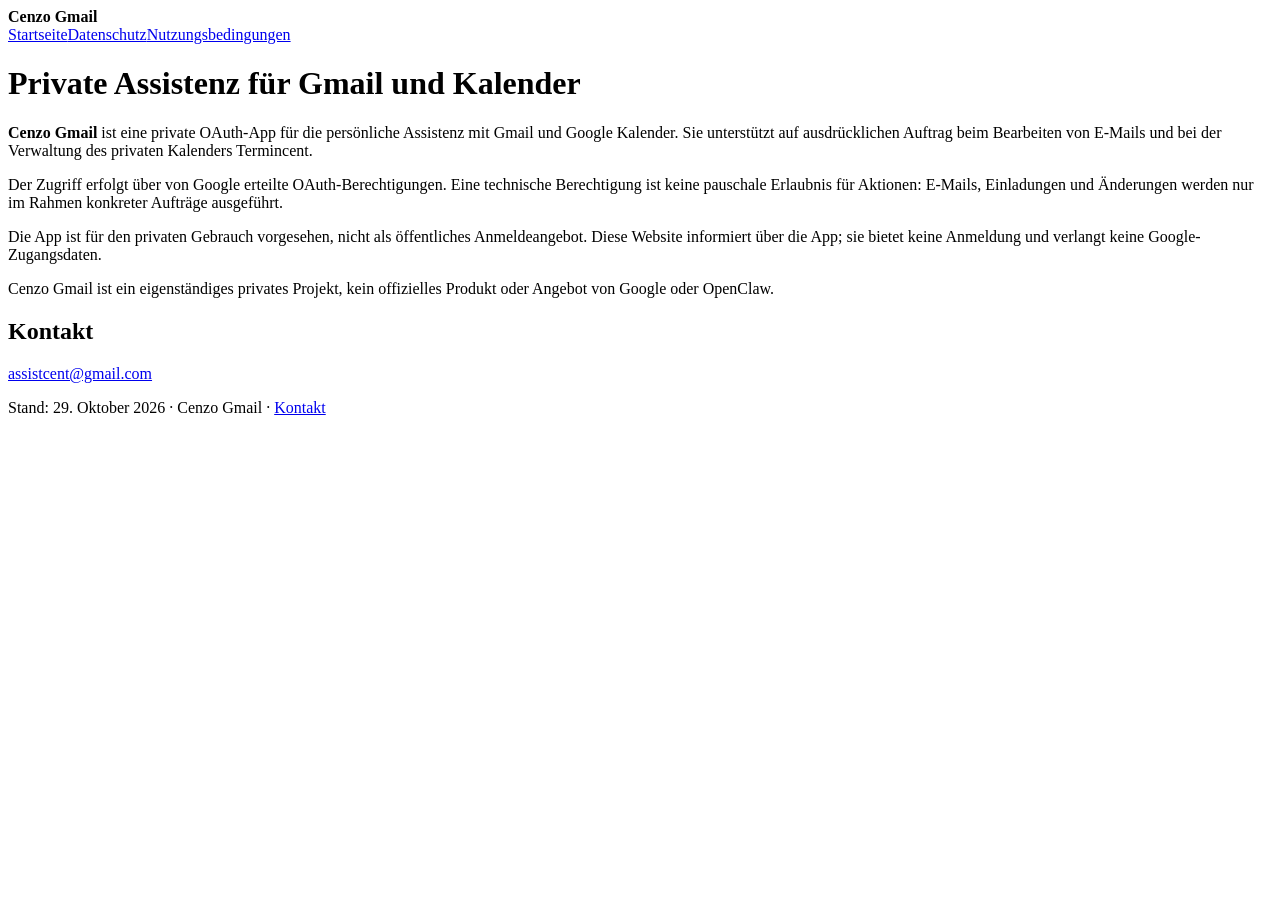
==== index.html @ 515947d3 "Publish reviewed website: index.html" ====
<!doctype html>
<html lang="de"><head><meta charset="utf-8"><meta name="viewport" content="width=device-width,initial-scale=1"><meta name="description" content="Cenzo Gmail – private Assistenz für Gmail und Google Kalender."><title>Private Assistenz für Gmail und Kalender | Cenzo Gmail</title><link rel="stylesheet" href="style.css"></head><body><header><strong>Cenzo Gmail</strong><nav aria-label="Hauptnavigation"><a href="index.html">Startseite</a><a href="datenschutz.html">Datenschutz</a><a href="nutzungsbedingungen.html">Nutzungsbedingungen</a></nav></header><main><h1>Private Assistenz für Gmail und Kalender</h1><p><strong>Cenzo Gmail</strong> ist eine private OAuth-App für die persönliche Assistenz mit Gmail und Google Kalender. Sie unterstützt auf ausdrücklichen Auftrag beim Bearbeiten von E-Mails und bei der Verwaltung des privaten Kalenders Termincent.</p><p>Der Zugriff erfolgt über von Google erteilte OAuth-Berechtigungen. Eine technische Berechtigung ist keine pauschale Erlaubnis für Aktionen: E-Mails, Einladungen und Änderungen werden nur im Rahmen konkreter Aufträge ausgeführt.</p><p>Die App ist für den privaten Gebrauch vorgesehen, nicht als öffentliches Anmeldeangebot. Diese Website informiert über die App; sie bietet keine Anmeldung und verlangt keine Google-Zugangsdaten.</p><p>Cenzo Gmail ist ein eigenständiges privates Projekt, kein offizielles Produkt oder Angebot von Google oder OpenClaw.</p><h2>Kontakt</h2><p><a href="mailto:assistcent@gmail.com">assistcent@gmail.com</a></p></main><footer><p>Stand: 29. Oktober 2026 · Cenzo Gmail · <a href="mailto:assistcent@gmail.com">Kontakt</a></p></footer></body></html>
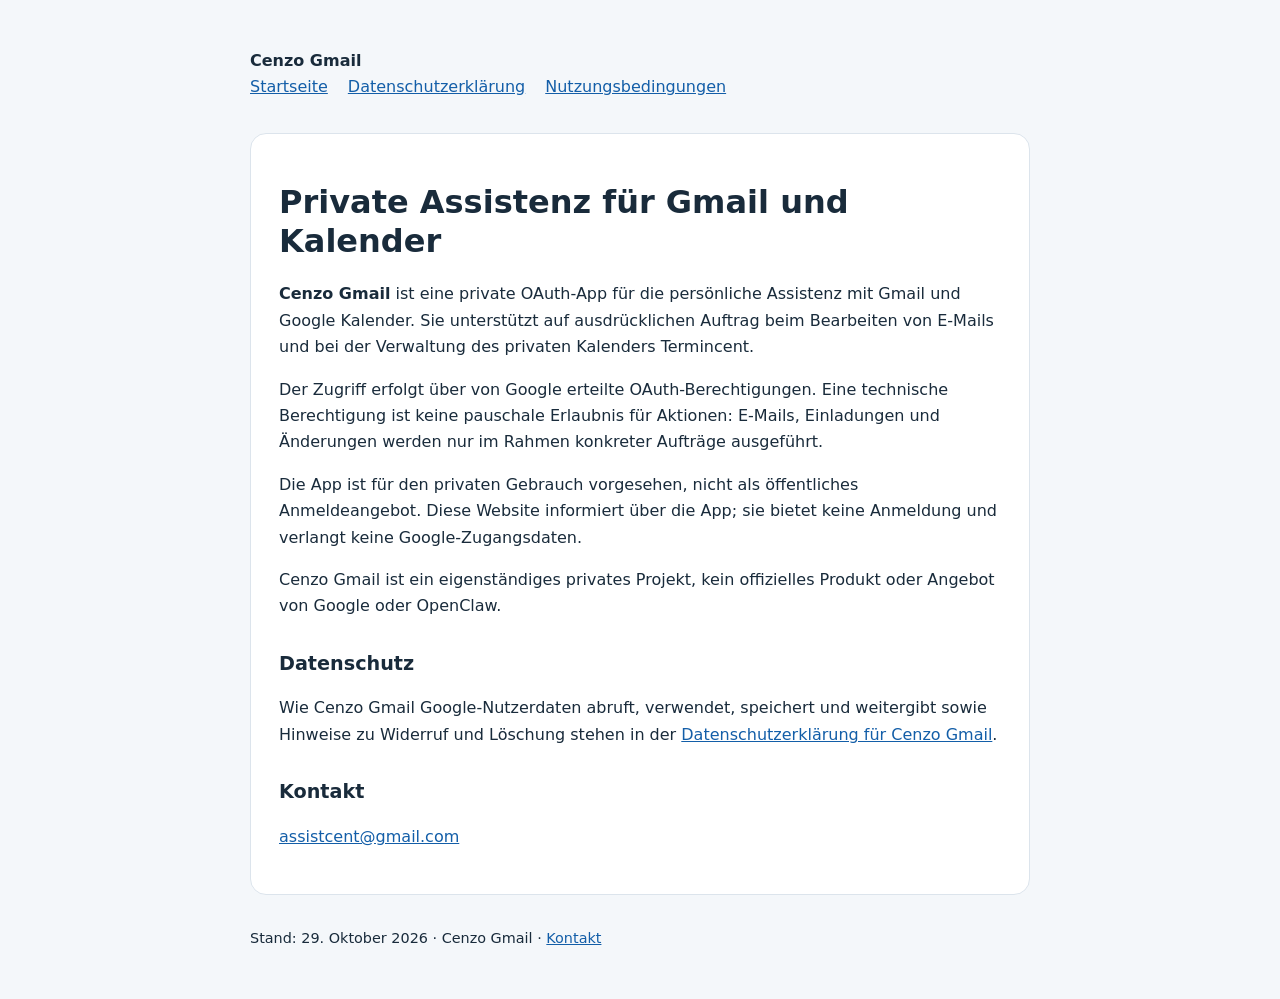
==== commit dd7c78bb: "Clarify homepage privacy links and Google data safeguards" ====
--- a/index.html
+++ b/index.html
@@ -1,2 +1,2 @@
 <!doctype html>
-<html lang="de"><head><meta charset="utf-8"><meta name="viewport" content="width=device-width,initial-scale=1"><meta name="description" content="Cenzo Gmail – private Assistenz für Gmail und Google Kalender."><title>Private Assistenz für Gmail und Kalender | Cenzo Gmail</title><link rel="stylesheet" href="style.css"></head><body><header><strong>Cenzo Gmail</strong><nav aria-label="Hauptnavigation"><a href="index.html">Startseite</a><a href="datenschutz.html">Datenschutz</a><a href="nutzungsbedingungen.html">Nutzungsbedingungen</a></nav></header><main><h1>Private Assistenz für Gmail und Kalender</h1><p><strong>Cenzo Gmail</strong> ist eine private OAuth-App für die persönliche Assistenz mit Gmail und Google Kalender. Sie unterstützt auf ausdrücklichen Auftrag beim Bearbeiten von E-Mails und bei der Verwaltung des privaten Kalenders Termincent.</p><p>Der Zugriff erfolgt über von Google erteilte OAuth-Berechtigungen. Eine technische Berechtigung ist keine pauschale Erlaubnis für Aktionen: E-Mails, Einladungen und Änderungen werden nur im Rahmen konkreter Aufträge ausgeführt.</p><p>Die App ist für den privaten Gebrauch vorgesehen, nicht als öffentliches Anmeldeangebot. Diese Website informiert über die App; sie bietet keine Anmeldung und verlangt keine Google-Zugangsdaten.</p><p>Cenzo Gmail ist ein eigenständiges privates Projekt, kein offizielles Produkt oder Angebot von Google oder OpenClaw.</p><h2>Kontakt</h2><p><a href="mailto:assistcent@gmail.com">assistcent@gmail.com</a></p></main><footer><p>Stand: 29. Oktober 2026 · Cenzo Gmail · <a href="mailto:assistcent@gmail.com">Kontakt</a></p></footer></body></html>
+<html lang="de"><head><meta charset="utf-8"><meta name="viewport" content="width=device-width,initial-scale=1"><meta name="description" content="Cenzo Gmail – private Assistenz für Gmail und Google Kalender."><title>Private Assistenz für Gmail und Kalender | Cenzo Gmail</title><link rel="stylesheet" href="style.css"></head><body><header><strong>Cenzo Gmail</strong><nav aria-label="Hauptnavigation"><a href="index.html">Startseite</a><a href="https://hubcent.github.io/cenzo-gmail/datenschutz.html">Datenschutzerklärung</a><a href="nutzungsbedingungen.html">Nutzungsbedingungen</a></nav></header><main><h1>Private Assistenz für Gmail und Kalender</h1><p><strong>Cenzo Gmail</strong> ist eine private OAuth-App für die persönliche Assistenz mit Gmail und Google Kalender. Sie unterstützt auf ausdrücklichen Auftrag beim Bearbeiten von E-Mails und bei der Verwaltung des privaten Kalenders Termincent.</p><p>Der Zugriff erfolgt über von Google erteilte OAuth-Berechtigungen. Eine technische Berechtigung ist keine pauschale Erlaubnis für Aktionen: E-Mails, Einladungen und Änderungen werden nur im Rahmen konkreter Aufträge ausgeführt.</p><p>Die App ist für den privaten Gebrauch vorgesehen, nicht als öffentliches Anmeldeangebot. Diese Website informiert über die App; sie bietet keine Anmeldung und verlangt keine Google-Zugangsdaten.</p><p>Cenzo Gmail ist ein eigenständiges privates Projekt, kein offizielles Produkt oder Angebot von Google oder OpenClaw.</p><h2>Datenschutz</h2><p>Wie Cenzo Gmail Google-Nutzerdaten abruft, verwendet, speichert und weitergibt sowie Hinweise zu Widerruf und Löschung stehen in der <a href="https://hubcent.github.io/cenzo-gmail/datenschutz.html">Datenschutzerklärung für Cenzo Gmail</a>.</p><h2>Kontakt</h2><p><a href="mailto:assistcent@gmail.com">assistcent@gmail.com</a></p></main><footer><p>Stand: 29. Oktober 2026 · Cenzo Gmail · <a href="mailto:assistcent@gmail.com">Kontakt</a></p></footer></body></html>
--- a/style.css
+++ b/style.css
@@ -0,0 +1 @@
+:root{color-scheme:light;font-family:system-ui,sans-serif;color:#192b3b;background:#f4f7fa}body{max-width:780px;margin:48px auto;padding:0 24px;line-height:1.65}header,main,footer{margin-bottom:32px}nav{display:flex;flex-wrap:wrap;gap:20px}a{color:#135ea8}main{background:white;border:1px solid #dce4ec;border-radius:16px;padding:28px}h1{line-height:1.2}h2{font-size:1.2rem;margin-top:28px}.note{color:#4d6070}footer{font-size:.9rem}@media(max-width:500px){body{margin:24px auto;padding:0 16px}main{padding:20px}}
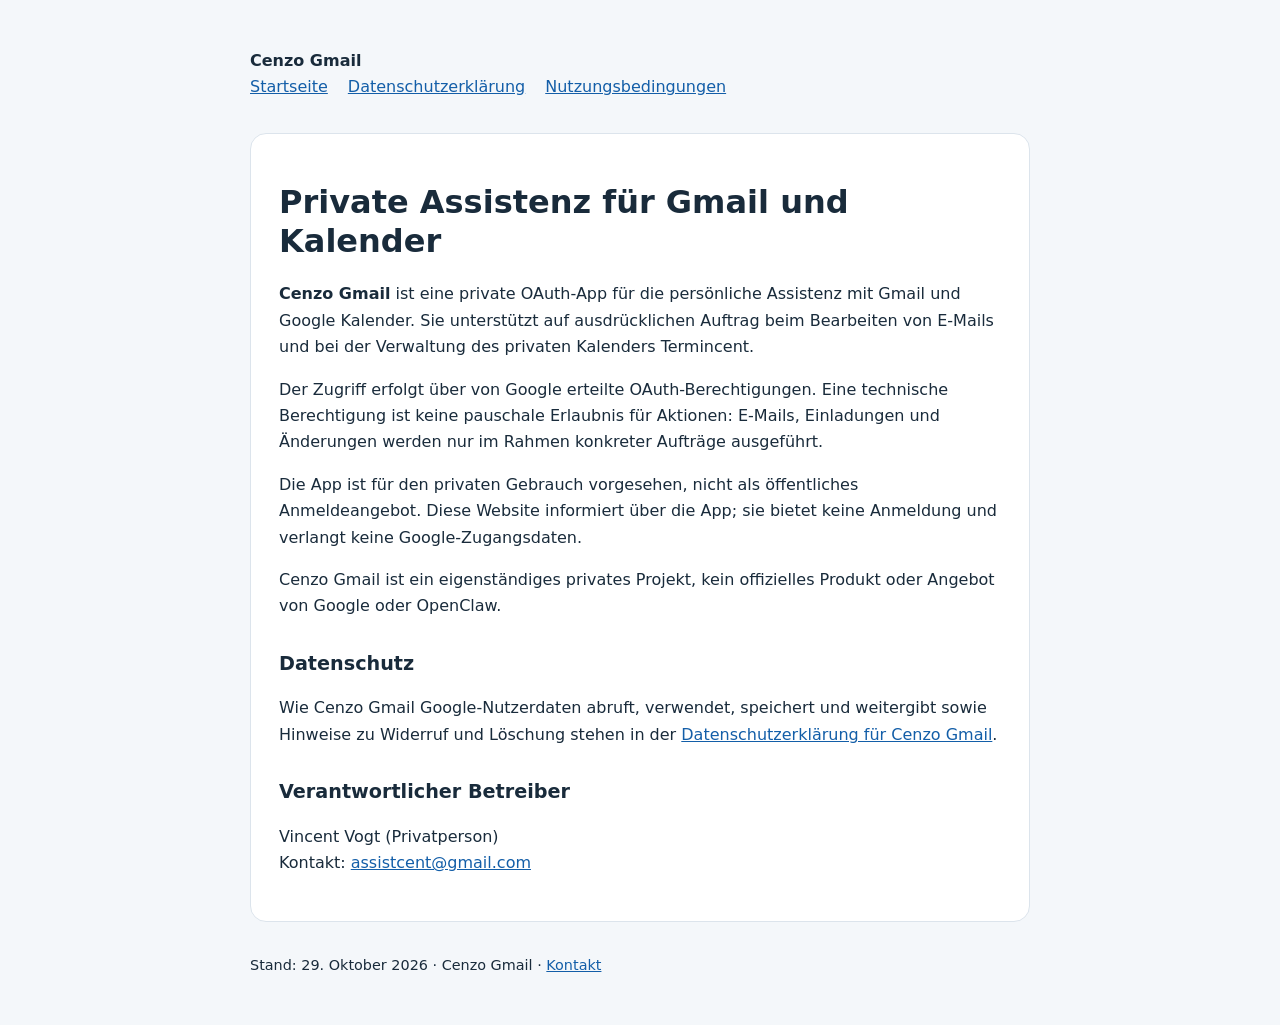
==== commit 01d1ee7f: "Identify confirmed private operator Vincent Vogt" ====
--- a/index.html
+++ b/index.html
@@ -1,2 +1,2 @@
 <!doctype html>
-<html lang="de"><head><meta charset="utf-8"><meta name="viewport" content="width=device-width,initial-scale=1"><meta name="description" content="Cenzo Gmail – private Assistenz für Gmail und Google Kalender."><title>Private Assistenz für Gmail und Kalender | Cenzo Gmail</title><link rel="stylesheet" href="style.css"></head><body><header><strong>Cenzo Gmail</strong><nav aria-label="Hauptnavigation"><a href="index.html">Startseite</a><a href="https://hubcent.github.io/cenzo-gmail/datenschutz.html">Datenschutzerklärung</a><a href="nutzungsbedingungen.html">Nutzungsbedingungen</a></nav></header><main><h1>Private Assistenz für Gmail und Kalender</h1><p><strong>Cenzo Gmail</strong> ist eine private OAuth-App für die persönliche Assistenz mit Gmail und Google Kalender. Sie unterstützt auf ausdrücklichen Auftrag beim Bearbeiten von E-Mails und bei der Verwaltung des privaten Kalenders Termincent.</p><p>Der Zugriff erfolgt über von Google erteilte OAuth-Berechtigungen. Eine technische Berechtigung ist keine pauschale Erlaubnis für Aktionen: E-Mails, Einladungen und Änderungen werden nur im Rahmen konkreter Aufträge ausgeführt.</p><p>Die App ist für den privaten Gebrauch vorgesehen, nicht als öffentliches Anmeldeangebot. Diese Website informiert über die App; sie bietet keine Anmeldung und verlangt keine Google-Zugangsdaten.</p><p>Cenzo Gmail ist ein eigenständiges privates Projekt, kein offizielles Produkt oder Angebot von Google oder OpenClaw.</p><h2>Datenschutz</h2><p>Wie Cenzo Gmail Google-Nutzerdaten abruft, verwendet, speichert und weitergibt sowie Hinweise zu Widerruf und Löschung stehen in der <a href="https://hubcent.github.io/cenzo-gmail/datenschutz.html">Datenschutzerklärung für Cenzo Gmail</a>.</p><h2>Kontakt</h2><p><a href="mailto:assistcent@gmail.com">assistcent@gmail.com</a></p></main><footer><p>Stand: 29. Oktober 2026 · Cenzo Gmail · <a href="mailto:assistcent@gmail.com">Kontakt</a></p></footer></body></html>
+<html lang="de"><head><meta charset="utf-8"><meta name="viewport" content="width=device-width,initial-scale=1"><meta name="description" content="Cenzo Gmail – private Assistenz für Gmail und Google Kalender."><title>Private Assistenz für Gmail und Kalender | Cenzo Gmail</title><link rel="stylesheet" href="style.css"></head><body><header><strong>Cenzo Gmail</strong><nav aria-label="Hauptnavigation"><a href="index.html">Startseite</a><a href="https://hubcent.github.io/cenzo-gmail/datenschutz.html">Datenschutzerklärung</a><a href="nutzungsbedingungen.html">Nutzungsbedingungen</a></nav></header><main><h1>Private Assistenz für Gmail und Kalender</h1><p><strong>Cenzo Gmail</strong> ist eine private OAuth-App für die persönliche Assistenz mit Gmail und Google Kalender. Sie unterstützt auf ausdrücklichen Auftrag beim Bearbeiten von E-Mails und bei der Verwaltung des privaten Kalenders Termincent.</p><p>Der Zugriff erfolgt über von Google erteilte OAuth-Berechtigungen. Eine technische Berechtigung ist keine pauschale Erlaubnis für Aktionen: E-Mails, Einladungen und Änderungen werden nur im Rahmen konkreter Aufträge ausgeführt.</p><p>Die App ist für den privaten Gebrauch vorgesehen, nicht als öffentliches Anmeldeangebot. Diese Website informiert über die App; sie bietet keine Anmeldung und verlangt keine Google-Zugangsdaten.</p><p>Cenzo Gmail ist ein eigenständiges privates Projekt, kein offizielles Produkt oder Angebot von Google oder OpenClaw.</p><h2>Datenschutz</h2><p>Wie Cenzo Gmail Google-Nutzerdaten abruft, verwendet, speichert und weitergibt sowie Hinweise zu Widerruf und Löschung stehen in der <a href="https://hubcent.github.io/cenzo-gmail/datenschutz.html">Datenschutzerklärung für Cenzo Gmail</a>.</p><h2>Verantwortlicher Betreiber</h2><p>Vincent Vogt (Privatperson)<br>Kontakt: <a href="mailto:assistcent@gmail.com">assistcent@gmail.com</a></p></main><footer><p>Stand: 29. Oktober 2026 · Cenzo Gmail · <a href="mailto:assistcent@gmail.com">Kontakt</a></p></footer></body></html>
